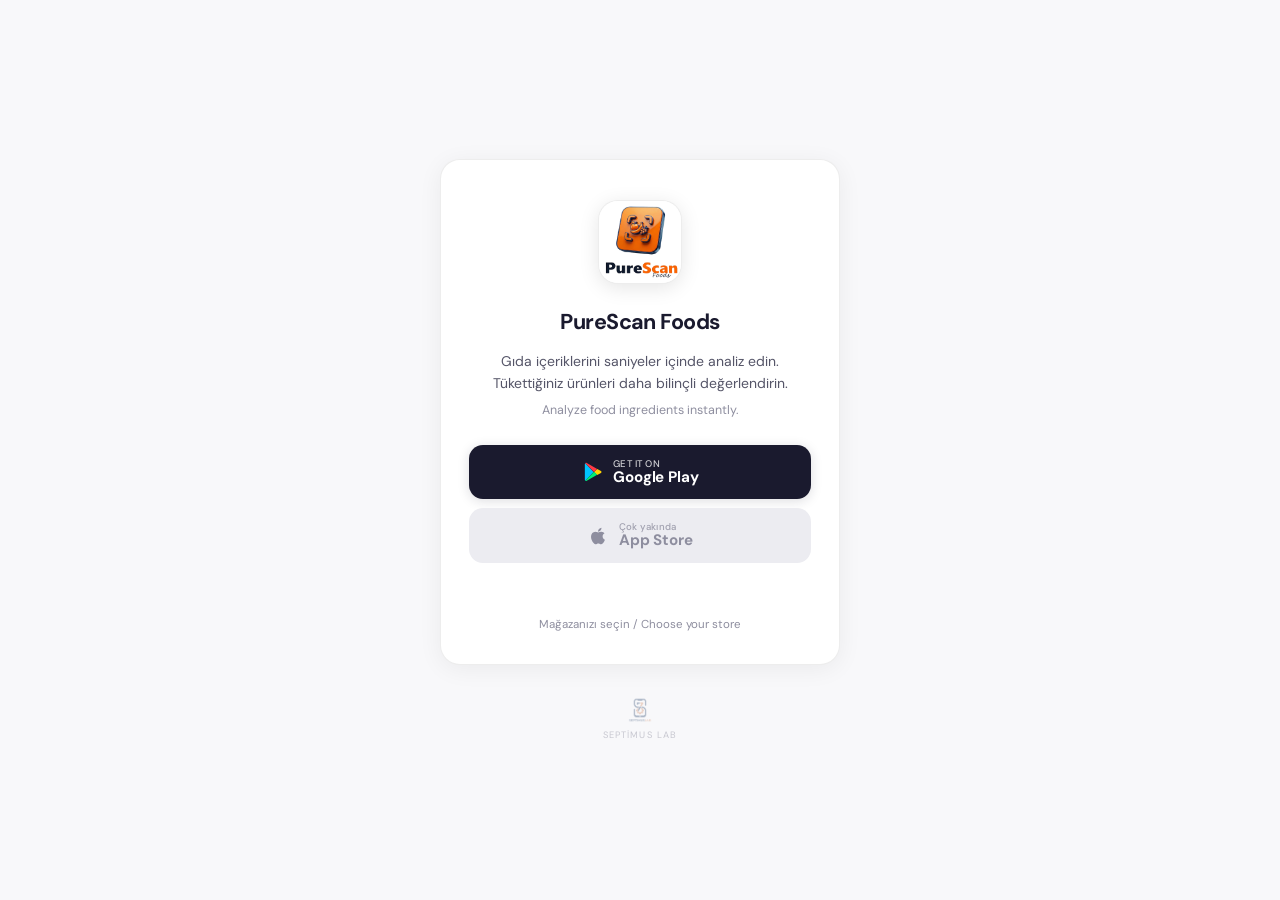
==== index.html @ 84e50fbb "." ====
<!DOCTYPE html>
<html lang="tr">
<head>
    <meta charset="UTF-8">
    <meta name="viewport" content="width=device-width, initial-scale=1.0, maximum-scale=1.0, user-scalable=no">
    <title>PureScan Foods - Septimus Lab</title>
    <meta name="description" content="PureScan Foods - Gıda içeriklerinizi anında analiz edin. Analyze food ingredients instantly.">
    <meta name="theme-color" content="#ffffff">
    <link rel="icon" type="image/x-icon" href="assets/favicon.ico" />
    <link rel="preconnect" href="https://fonts.googleapis.com">
    <link href="https://fonts.googleapis.com/css2?family=DM+Sans:wght@400;500;600;700&display=swap" rel="stylesheet">
    <style>
        *, *::before, *::after { margin: 0; padding: 0; box-sizing: border-box; }

        :root {
            --bg: #f8f8fa;
            --card: #ffffff;
            --border: rgba(0, 0, 0, 0.07);
            --text: #1a1a2e;
            --text-secondary: #555568;
            --text-dim: #8e8e9f;
            --shadow-md: 0 4px 24px rgba(0, 0, 0, 0.06);
            --shadow-icon: 0 4px 20px rgba(0, 0, 0, 0.1);
        }

        html, body { height: 100%; }

        body {
            font-family: 'DM Sans', -apple-system, BlinkMacSystemFont, sans-serif;
            background: var(--bg);
            color: var(--text);
            display: flex;
            flex-direction: column;
            align-items: center;
            justify-content: center;
            min-height: 100dvh;
            padding: 1.5rem;
            -webkit-font-smoothing: antialiased;
            -webkit-tap-highlight-color: transparent;
        }

        .card {
            width: 100%;
            max-width: 400px;
            background: var(--card);
            border: 1px solid var(--border);
            border-radius: 20px;
            padding: 2.5rem 1.75rem 2rem;
            text-align: center;
            box-shadow: var(--shadow-md);
            animation: rise 0.6s cubic-bezier(0.16, 1, 0.3, 1) both;
        }

        @keyframes rise { from { opacity: 0; transform: translateY(16px); } to { opacity: 1; transform: translateY(0); } }

        .app-icon {
            width: 84px; height: 84px; border-radius: 20px;
            border: 1px solid var(--border);
            margin: 0 auto 1.5rem;
            box-shadow: var(--shadow-icon);
            overflow: hidden; background: #fff;
        }
        .app-icon img { width: 100%; height: 100%; object-fit: cover; display: block; }

        .app-name { font-size: 1.35rem; font-weight: 700; letter-spacing: -0.025em; color: var(--text); margin-bottom: 0.85rem; }

        .desc { margin-bottom: 1.5rem; }
        .desc-tr { font-size: 0.875rem; line-height: 1.6; color: var(--text-secondary); }
        .desc-en { font-size: 0.78rem; line-height: 1.6; color: var(--text-dim); margin-top: 0.4rem; }

        /* Store buttons */
        .stores { display: flex; flex-direction: column; gap: 0.6rem; width: 100%; }

        .store-btn {
            display: flex; align-items: center; justify-content: center; gap: 0.6rem;
            width: 100%; padding: 0.8rem 1rem;
            background: #1a1a2e; color: #fff; text-decoration: none;
            border-radius: 14px; transition: all 0.2s ease;
            box-shadow: 0 2px 12px rgba(26, 26, 46, 0.15);
        }
        .store-btn:hover { transform: translateY(-1px); box-shadow: 0 4px 16px rgba(26, 26, 46, 0.22); }
        .store-btn:active { transform: translateY(0); }
        .store-btn .ico { width: 22px; height: 22px; flex-shrink: 0; display: flex; align-items: center; justify-content: center; }
        .store-btn .txt { display: flex; flex-direction: column; align-items: flex-start; line-height: 1.15; }
        .store-btn .txt .small { font-size: 0.6rem; opacity: 0.8; font-weight: 500; letter-spacing: 0.02em; }
        .store-btn .txt .big { font-size: 0.95rem; font-weight: 700; letter-spacing: -0.01em; }

        .store-btn--disabled {
            background: #ececf1; color: var(--text-dim);
            box-shadow: none; cursor: default; pointer-events: none;
        }
        .store-btn--highlight { outline: 2px solid rgba(26,26,46,0.18); outline-offset: 2px; }

        .redirect {
            display: flex; align-items: center; justify-content: center; gap: 0.45rem;
            margin-top: 1.15rem; font-size: 0.72rem; color: var(--text-dim);
            min-height: 18px;
        }
        .timer { position: relative; width: 18px; height: 18px; display: flex; align-items: center; justify-content: center; }
        .timer span { font-size: 0.62rem; font-weight: 700; color: var(--text-secondary); z-index: 1; }
        .timer svg { position: absolute; inset: 0; transform: rotate(-90deg); }
        .timer-track { fill: none; stroke: var(--border); stroke-width: 2; }
        .timer-progress { fill: none; stroke: var(--text-secondary); stroke-width: 2; stroke-linecap: round; stroke-dasharray: 44; stroke-dashoffset: 0; transition: stroke-dashoffset 1s linear; }

        .choose { margin-top: 1.1rem; font-size: 0.72rem; color: var(--text-dim); }

        .studio { margin-top: 2rem; display: flex; flex-direction: column; align-items: center; gap: 0.4rem; animation: rise 0.6s 0.1s cubic-bezier(0.16, 1, 0.3, 1) both; }
        .studio-logo { height: 26px; object-fit: contain; opacity: 0.35; }
        .studio-text { font-size: 0.58rem; color: var(--text-dim); letter-spacing: 0.12em; text-transform: uppercase; opacity: 0.45; }

        @media (max-width: 420px) {
            body { padding: 1rem; }
            .card { padding: 2rem 1.5rem 1.75rem; border-radius: 18px; }
            .app-icon { width: 76px; height: 76px; border-radius: 18px; }
            .app-name { font-size: 1.25rem; }
        }
    </style>
</head>
<body>

    <div class="card">
        <div class="app-icon"><img src="assets/purescan.png" alt="PureScan Foods"></div>
        <h1 class="app-name">PureScan Foods</h1>
        <div class="desc">
            <p class="desc-tr">Gıda içeriklerini saniyeler içinde analiz edin.<br>Tükettiğiniz ürünleri daha bilinçli değerlendirin.</p>
            <p class="desc-en">Analyze food ingredients instantly.</p>
        </div>

        <div class="stores" id="stores"></div>

        <div class="redirect" id="redirect"></div>
        <div class="choose" id="choose"></div>
    </div>

    <div class="studio">
        <img src="assets/septimus.png" alt="Septimus Lab" class="studio-logo">
        <span class="studio-text">Septimus Lab</span>
    </div>

    <script>
        // ====== CONFIG ======
        // App Store linki yayına girince doldur: 'https://apps.apple.com/app/idXXXXXXXXXX'
        const STORE = {
            play: 'https://play.google.com/store/apps/details?id=com.purescan.foods',
            appStore: ''
        };
        const AUTO_REDIRECT_SECONDS = 3;

        // ====== ICONS ======
        const APPLE_ICON = '<svg viewBox="0 0 24 24" width="22" height="22" fill="currentColor"><path d="M17.05 20.28c-.98.95-2.05.8-3.08.35-1.09-.46-2.09-.48-3.24 0-1.44.62-2.2.44-3.06-.35C2.79 15.25 3.51 7.59 9.05 7.31c1.35.07 2.29.74 3.08.8 1.18-.24 2.31-.93 3.57-.84 1.51.12 2.65.72 3.4 1.8-3.12 1.87-2.38 5.98.48 7.13-.57 1.5-1.31 2.99-2.54 4.09zM12.03 7.25c-.15-2.23 1.66-4.07 3.74-4.25.29 2.58-2.34 4.5-3.74 4.25z"/></svg>';
        const PLAY_ICON = '<svg viewBox="0 0 24 24" width="22" height="22"><path fill="#00C4FF" d="M3.6 2.4c-.3.2-.5.6-.5 1.1v16.9c0 .5.2.9.5 1.1l9-9.5-9-9.6z"/><path fill="#FFD300" d="M16.6 8.6l-3.5 3.4 3.5 3.4 4.1-2.3c.8-.5.8-1.7 0-2.2l-4.1-2.3z"/><path fill="#00EE76" d="M3.6 21.5c.4.3 1 .4 1.6 0l11.4-6.5-3.5-3.4-9.5 9.9z"/><path fill="#FF3945" d="M3.6 2.4l9.5 9.6 3.5-3.4L5.2 2.1c-.6-.4-1.2-.3-1.6.3z"/></svg>';

        const t = {
            apple: { small: 'Download on the', big: 'App Store' },
            play:  { small: 'GET IT ON', big: 'Google Play' },
            soon:  { small: 'Çok yakında', big: 'App Store' }
        };

        function btn(href, iconHtml, small, big, opts) {
            opts = opts || {};
            const cls = 'store-btn' + (opts.disabled ? ' store-btn--disabled' : '') + (opts.highlight ? ' store-btn--highlight' : '');
            const tag = opts.disabled ? 'div' : 'a';
            const hrefAttr = opts.disabled ? '' : (' href="' + href + '"');
            return '<' + tag + hrefAttr + ' class="' + cls + '">' +
                '<span class="ico">' + iconHtml + '</span>' +
                '<span class="txt"><span class="small">' + small + '</span><span class="big">' + big + '</span></span>' +
                '</' + tag + '>';
        }

        // ====== DETECT ======
        const ua = navigator.userAgent || '';
        const isIOS = /iPad|iPhone|iPod/.test(ua) || (navigator.platform === 'MacIntel' && navigator.maxTouchPoints > 1);
        const isAndroid = /Android/.test(ua);
        const hasAppStore = !!STORE.appStore;

        // Hangi mağazaya otomatik yönlendirilecek? (link yoksa null)
        let target = null;
        if (isIOS && hasAppStore) target = STORE.appStore;
        else if (isAndroid && STORE.play) target = STORE.play;

        // ====== RENDER BUTTONS ======
        const appleBtn = hasAppStore
            ? btn(STORE.appStore, APPLE_ICON, t.apple.small, t.apple.big, { highlight: isIOS })
            : btn('', APPLE_ICON, t.soon.small, t.soon.big, { disabled: true });
        const playBtn = btn(STORE.play, PLAY_ICON, t.play.small, t.play.big, { highlight: isAndroid });

        // iOS kullanıcısına önce App Store'u göster; Android'e önce Play'i
        document.getElementById('stores').innerHTML = isIOS ? (appleBtn + playBtn) : (playBtn + appleBtn);

        // ====== AUTO REDIRECT (sadece bu cihaz icin gecerli mağaza varsa) ======
        const redirectEl = document.getElementById('redirect');
        const chooseEl = document.getElementById('choose');

        if (target) {
            let sec = AUTO_REDIRECT_SECONDS;
            const C = 2 * Math.PI * 7;
            redirectEl.innerHTML = '<div class="timer"><svg viewBox="0 0 18 18"><circle class="timer-track" cx="9" cy="9" r="7"/><circle class="timer-progress" id="tc" cx="9" cy="9" r="7"/></svg><span id="cnt">' + sec + '</span></div><span>Yönlendiriliyor / Redirecting...</span>';
            const circle = document.getElementById('tc');
            const cnt = document.getElementById('cnt');
            circle.style.strokeDasharray = C; circle.style.strokeDashoffset = '0';
            const tick = setInterval(function () {
                sec--; cnt.textContent = sec;
                circle.style.strokeDashoffset = C * (1 - sec / AUTO_REDIRECT_SECONDS);
                if (sec <= 0) { clearInterval(tick); window.location.href = target; }
            }, 1000);
        } else {
            // Otomatik yönlendirme yok (iOS link yok / masaüstü) -> kullanıcı seçsin
            chooseEl.textContent = isIOS
                ? 'App Store sürümü çok yakında. / Coming soon to the App Store.'
                : 'Mağazanızı seçin / Choose your store';
        }
    </script>
</body>
</html>
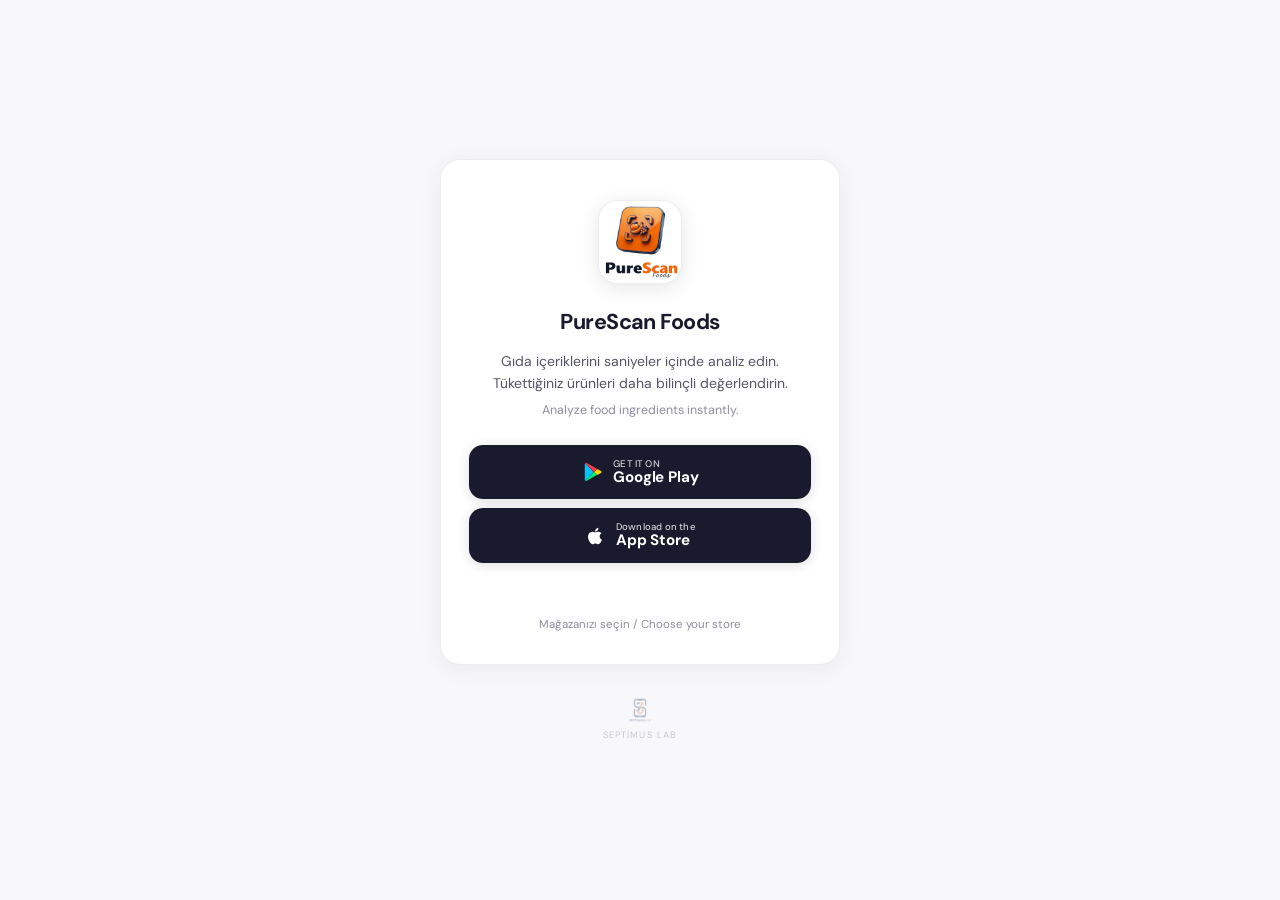
==== commit 635df3c9: "App Store yayında: gercek App Store linkini ekle (id6778348937) - index.html STORE.appStore doldurul" ====
--- a/index.html
+++ b/index.html
@@ -142,7 +142,7 @@
         // App Store linki yayına girince doldur: 'https://apps.apple.com/app/idXXXXXXXXXX'
         const STORE = {
             play: 'https://play.google.com/store/apps/details?id=com.purescan.foods',
-            appStore: ''
+            appStore: 'https://apps.apple.com/app/id6778348937'
         };
         const AUTO_REDIRECT_SECONDS = 3;
 
@@ -187,7 +187,7 @@
         // iOS kullanıcısına önce App Store'u göster; Android'e önce Play'i
         document.getElementById('stores').innerHTML = isIOS ? (appleBtn + playBtn) : (playBtn + appleBtn);
 
-        // ====== AUTO REDIRECT (sadece bu cihaz icin gecerli mağaza varsa) ======
+        // ====== AUTO REDIRECT (sadece bu cihaz için geçerli mağaza varsa) ======
         const redirectEl = document.getElementById('redirect');
         const chooseEl = document.getElementById('choose');
 
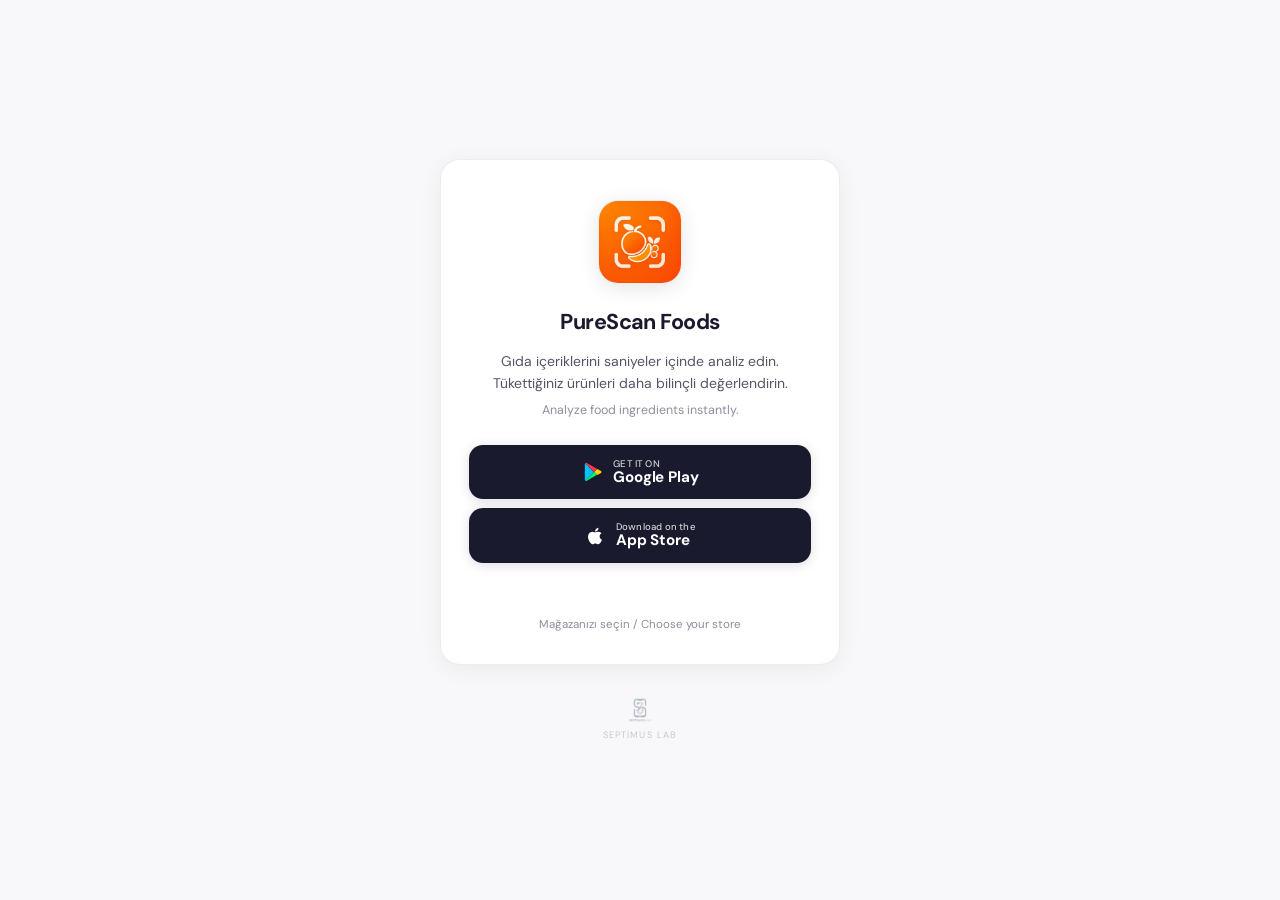
==== commit 4f150348: "." ====
--- a/index.html
+++ b/index.html
@@ -3,6 +3,14 @@
 <head>
     <meta charset="UTF-8">
     <meta name="viewport" content="width=device-width, initial-scale=1.0, maximum-scale=1.0, user-scalable=no">
+    <!-- Google tag (gtag.js) -->
+    <script async src="https://www.googletagmanager.com/gtag/js?id=G-QVYQBBBM6D"></script>
+    <script>
+      window.dataLayer = window.dataLayer || [];
+      function gtag(){dataLayer.push(arguments);}
+      gtag('js', new Date());
+      gtag('config', 'G-QVYQBBBM6D');
+    </script>
     <title>PureScan Foods - Septimus Lab</title>
     <meta name="description" content="PureScan Foods - Gıda içeriklerinizi anında analiz edin. Analyze food ingredients instantly.">
     <meta name="theme-color" content="#ffffff">
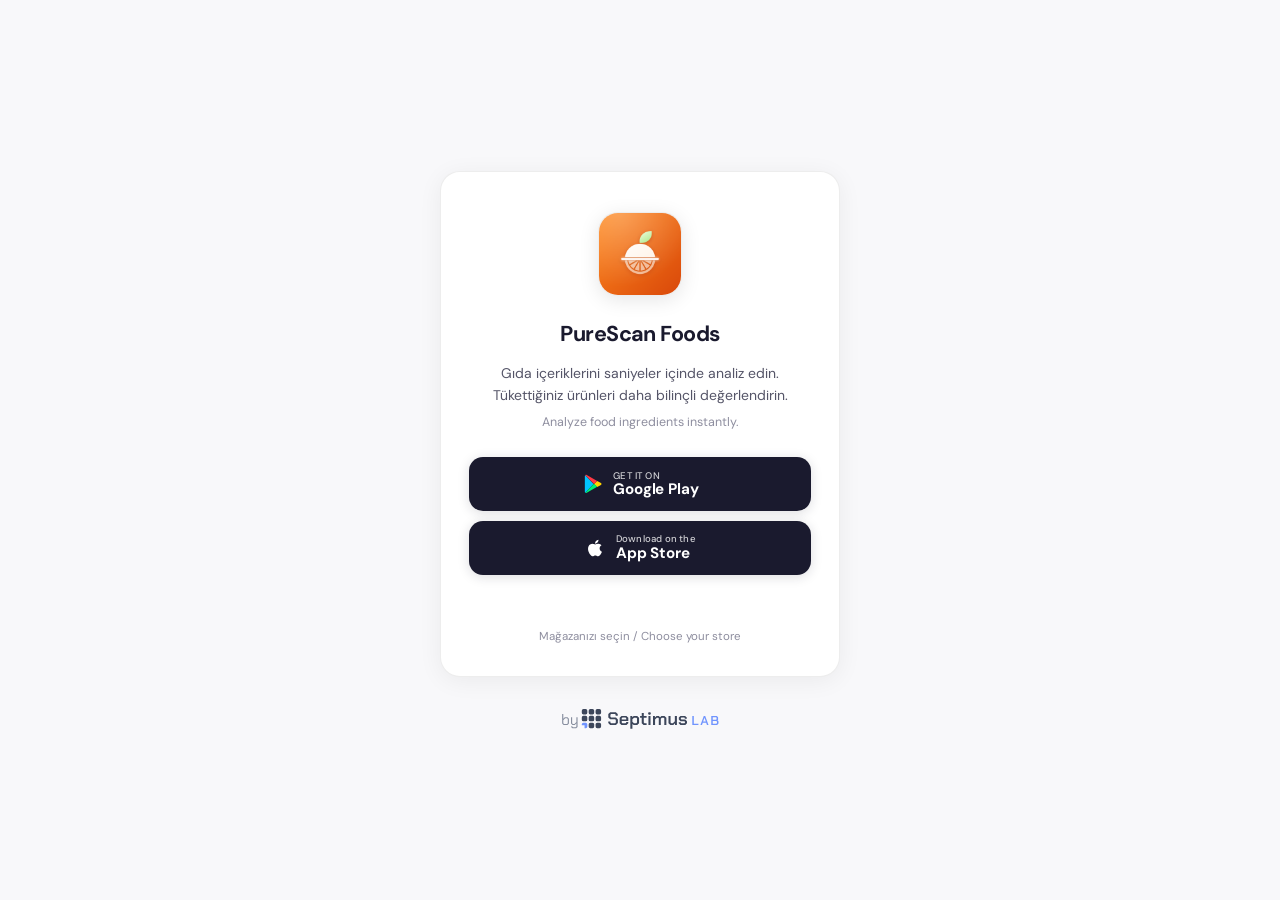
==== commit 77f456bc: "Footer ve sayfalar: eski stüdyo logosu yerine by SeptimusLab imzası İndirme sayfası, yasal sayfalar " ====
--- a/index.html
+++ b/index.html
@@ -14,7 +14,65 @@
     <title>PureScan Foods - Septimus Lab</title>
     <meta name="description" content="PureScan Foods - Gıda içeriklerinizi anında analiz edin. Analyze food ingredients instantly.">
     <meta name="theme-color" content="#ffffff">
+    <meta name="keywords" content="PureScan Foods, gıda tarama, içindekiler, katkı maddesi, E-kodu, alerjen, Nutri-Score, NOVA, food scanner, ingredient scanner, indir" />
+    <meta name="author" content="Septimus Lab" />
+    <meta name="robots" content="index, follow, max-image-preview:large" />
+    <link rel="canonical" href="https://purescan-foods.septimuslab.com/" />
     <link rel="icon" type="image/x-icon" href="assets/favicon.ico" />
+    <link rel="apple-touch-icon" href="assets/apple-touch-icon.png" />
+    <link rel="manifest" href="site.webmanifest" />
+
+    <!-- Open Graph -->
+    <meta property="og:type" content="website" />
+    <meta property="og:site_name" content="PureScan Foods" />
+    <meta property="og:title" content="PureScan Foods · Gıda etiketlerini anında analiz et" />
+    <meta property="og:description" content="Gıda içeriklerinizi anında analiz edin; E-kodları, katkı maddeleri, NOVA ve Nutri-Score. Analyze food ingredients instantly. iOS &amp; Android'de ücretsiz." />
+    <meta property="og:url" content="https://purescan-foods.septimuslab.com/" />
+    <meta property="og:image" content="https://purescan-foods.septimuslab.com/assets/og/og-tr.png" />
+    <meta property="og:image:width" content="1200" />
+    <meta property="og:image:height" content="630" />
+    <meta property="og:image:alt" content="PureScan Foods — AI gıda ve içerik tarayıcı" />
+    <meta property="og:locale" content="tr_TR" />
+    <meta property="og:locale:alternate" content="en_US" />
+    <meta property="og:locale:alternate" content="es_ES" />
+
+    <!-- Twitter -->
+    <meta name="twitter:card" content="summary_large_image" />
+    <meta name="twitter:title" content="PureScan Foods · Gıda etiketlerini anında analiz et" />
+    <meta name="twitter:description" content="Gıda içeriklerinizi anında analiz edin. Analyze food ingredients instantly." />
+    <meta name="twitter:image" content="https://purescan-foods.septimuslab.com/assets/og/og-tr.png" />
+
+    <!-- Structured data -->
+    <script type="application/ld+json">
+      {
+        "@context": "https://schema.org",
+        "@graph": [
+          {
+            "@type": "MobileApplication",
+            "name": "PureScan Foods",
+            "operatingSystem": "iOS, Android",
+            "applicationCategory": "HealthApplication",
+            "description": "Gıda etiketlerini tarayan; E-kodları, katkı maddeleri, NOVA ve Nutri-Score'u analiz eden yapay zeka destekli gıda içerik tarayıcısı.",
+            "url": "https://purescan-foods.septimuslab.com/",
+            "inLanguage": ["tr", "en", "es"],
+            "image": "https://purescan-foods.septimuslab.com/assets/og/og-tr.png",
+            "downloadUrl": "https://purescan-foods.septimuslab.com/",
+            "sameAs": [
+              "https://apps.apple.com/app/id6778348937",
+              "https://play.google.com/store/apps/details?id=com.purescan.foods"
+            ],
+            "offers": { "@type": "Offer", "price": "0", "priceCurrency": "USD" },
+            "publisher": { "@type": "Organization", "name": "Septimus Lab", "url": "https://www.septimuslab.com/" }
+          },
+          {
+            "@type": "Organization",
+            "name": "Septimus Lab",
+            "url": "https://www.septimuslab.com/",
+            "logo": "https://purescan-foods.septimuslab.com/assets/septimuslab/septimuslab-isaret-acik-zemin-1024.png"
+          }
+        ]
+      }
+    </script>
     <link rel="preconnect" href="https://fonts.googleapis.com">
     <link href="https://fonts.googleapis.com/css2?family=DM+Sans:wght@400;500;600;700&display=swap" rel="stylesheet">
     <style>
@@ -113,7 +171,7 @@
         .choose { margin-top: 1.1rem; font-size: 0.72rem; color: var(--text-dim); }
 
         .studio { margin-top: 2rem; display: flex; flex-direction: column; align-items: center; gap: 0.4rem; animation: rise 0.6s 0.1s cubic-bezier(0.16, 1, 0.3, 1) both; }
-        .studio-logo { height: 26px; object-fit: contain; opacity: 0.35; }
+        .studio-logo { display: block; height: 20px; width: auto; opacity: 0.8; }
         .studio-text { font-size: 0.58rem; color: var(--text-dim); letter-spacing: 0.12em; text-transform: uppercase; opacity: 0.45; }
 
         @media (max-width: 420px) {
@@ -141,8 +199,7 @@
     </div>
 
     <div class="studio">
-        <img src="assets/septimus.png" alt="Septimus Lab" class="studio-logo">
-        <span class="studio-text">Septimus Lab</span>
+        <a href="https://www.septimuslab.com/" target="_blank" rel="noopener"><img src="assets/septimuslab/septimuslab-imza-acik-zemin.svg" alt="by SeptimusLab" class="studio-logo" width="164" height="21"></a>
     </div>
 
     <script>
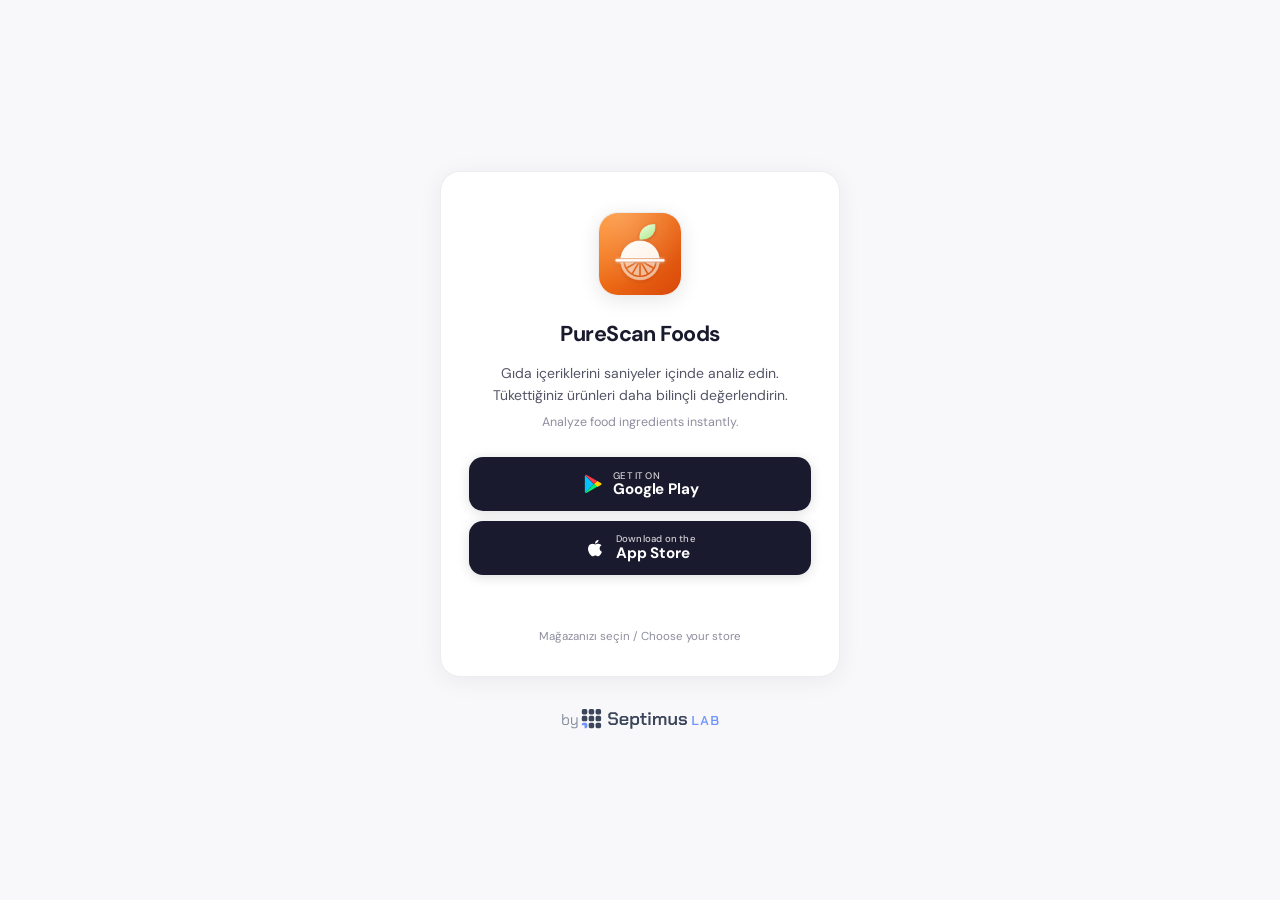
==== commit 0cad6ba2: "PureScan Foods sitesi: güncel uygulama ikonları, sürümlü favicon bağlantıları, kök favicon.ico, eski" ====
--- a/index.html
+++ b/index.html
@@ -18,9 +18,9 @@
     <meta name="author" content="Septimus Lab" />
     <meta name="robots" content="index, follow, max-image-preview:large" />
     <link rel="canonical" href="https://purescan-foods.septimuslab.com/" />
-    <link rel="icon" type="image/x-icon" href="assets/favicon.ico" />
-    <link rel="apple-touch-icon" href="assets/apple-touch-icon.png" />
-    <link rel="manifest" href="site.webmanifest" />
+    <link rel="icon" type="image/x-icon" sizes="16x16 32x32 48x48" href="/favicon.ico?v=2" />
+    <link rel="apple-touch-icon" sizes="180x180" href="/assets/apple-touch-icon.png?v=2" />
+    <link rel="manifest" href="/site.webmanifest?v=2" />
 
     <!-- Open Graph -->
     <meta property="og:type" content="website" />
@@ -31,7 +31,7 @@
     <meta property="og:image" content="https://purescan-foods.septimuslab.com/assets/og/og-tr.png" />
     <meta property="og:image:width" content="1200" />
     <meta property="og:image:height" content="630" />
-    <meta property="og:image:alt" content="PureScan Foods — AI gıda ve içerik tarayıcı" />
+    <meta property="og:image:alt" content="PureScan Foods · AI gıda ve içerik tarayıcı" />
     <meta property="og:locale" content="tr_TR" />
     <meta property="og:locale:alternate" content="en_US" />
     <meta property="og:locale:alternate" content="es_ES" />
